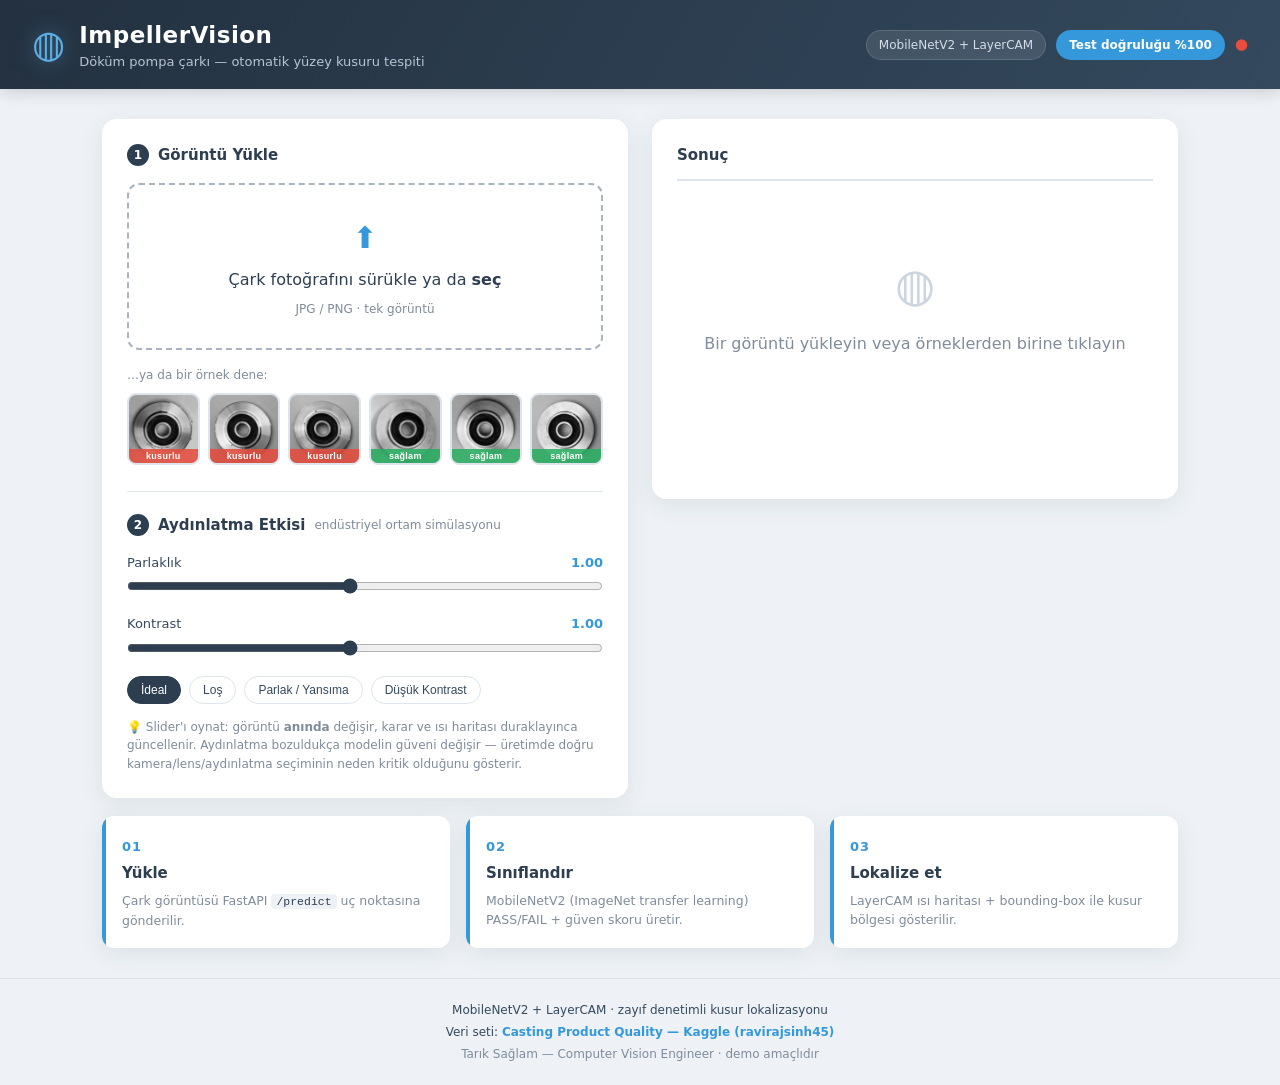
==== app/static/index.html @ a81cace5 "ImpellerVision: endustriyel dokum kusuru tespiti (MobileNetV2 + LayerCAM + FastAPI) Canli demo: http" ====
<!DOCTYPE html>
<html lang="tr">
<head>
  <meta charset="UTF-8" />
  <meta name="viewport" content="width=device-width, initial-scale=1.0" />
  <title>ImpellerVision — Pompa Çarkı Kusur Tespiti</title>
  <meta name="description" content="Döküm pompa çarklarında otomatik yüzey kusuru tespiti — PASS/FAIL + güven skoru + kusur ısı haritası." />
  <link rel="stylesheet" href="style.css" />
</head>
<body>
  <header class="topbar">
    <div class="brand">
      <span class="logo">◍</span>
      <div class="brand-txt">
        <h1>ImpellerVision</h1>
        <p>Döküm pompa çarkı — otomatik yüzey kusuru tespiti</p>
      </div>
    </div>
    <div class="topbar-meta">
      <span class="chip">MobileNetV2 + LayerCAM</span>
      <span class="chip chip-accent">Test doğruluğu %100</span>
      <span id="health" class="health" title="bağlanıyor…">●</span>
    </div>
  </header>

  <main>
    <!-- Sol: kontroller -->
    <section class="card controls">
      <div class="step">
        <h2><span class="num">1</span> Görüntü Yükle</h2>
        <label id="drop" class="dropzone">
          <input type="file" id="file" accept="image/*" hidden />
          <span class="drop-icon">⬆</span>
          <span class="drop-text">Çark fotoğrafını sürükle ya da <b>seç</b></span>
          <span class="drop-hint">JPG / PNG · tek görüntü</span>
        </label>

        <div class="samples">
          <p class="samples-label">…ya da bir örnek dene:</p>
          <div class="thumbs">
            <button class="thumb" data-src="samples/defect_1.jpg"><img src="samples/defect_1.jpg" alt="örnek kusurlu" /><span class="tag tag-def">kusurlu</span></button>
            <button class="thumb" data-src="samples/defect_2.jpg"><img src="samples/defect_2.jpg" alt="örnek kusurlu" /><span class="tag tag-def">kusurlu</span></button>
            <button class="thumb" data-src="samples/defect_3.jpg"><img src="samples/defect_3.jpg" alt="örnek kusurlu" /><span class="tag tag-def">kusurlu</span></button>
            <button class="thumb" data-src="samples/ok_1.jpg"><img src="samples/ok_1.jpg" alt="örnek sağlam" /><span class="tag tag-ok">sağlam</span></button>
            <button class="thumb" data-src="samples/ok_2.jpg"><img src="samples/ok_2.jpg" alt="örnek sağlam" /><span class="tag tag-ok">sağlam</span></button>
            <button class="thumb" data-src="samples/ok_3.jpg"><img src="samples/ok_3.jpg" alt="örnek sağlam" /><span class="tag tag-ok">sağlam</span></button>
          </div>
        </div>
      </div>

      <div class="step lighting">
        <h2><span class="num">2</span> Aydınlatma Etkisi <small>endüstriyel ortam simülasyonu</small></h2>
        <div class="slider-row">
          <label>Parlaklık <span id="bval" class="val">1.00</span></label>
          <input type="range" id="brightness" min="0.3" max="1.8" step="0.05" value="1.0" />
        </div>
        <div class="slider-row">
          <label>Kontrast <span id="cval" class="val">1.00</span></label>
          <input type="range" id="contrast" min="0.3" max="1.8" step="0.05" value="1.0" />
        </div>
        <div class="presets">
          <button data-b="1.0" data-c="1.0" class="preset active">İdeal</button>
          <button data-b="0.5" data-c="0.7" class="preset">Loş</button>
          <button data-b="1.6" data-c="1.3" class="preset">Parlak / Yansıma</button>
          <button data-b="1.0" data-c="0.5" class="preset">Düşük Kontrast</button>
        </div>
        <p class="note">💡 Slider'ı oynat: görüntü <b>anında</b> değişir, karar ve ısı haritası
          duraklayınca güncellenir. Aydınlatma bozuldukça modelin güveni değişir — üretimde doğru
          kamera/lens/aydınlatma seçiminin neden kritik olduğunu gösterir.</p>
      </div>
    </section>

    <!-- Sağ: sonuç -->
    <section class="card result-card">
      <h2>Sonuç <span id="updating" class="updating hidden">↻ güncelleniyor…</span></h2>
      <div id="placeholder" class="placeholder">
        <span class="ph-icon">◍</span>
        <p>Bir görüntü yükleyin veya örneklerden birine tıklayın</p>
      </div>
      <div id="spinner" class="spinner hidden"></div>
      <div id="result" class="result hidden">
        <div id="badge" class="badge">—</div>
        <div class="conf">
          <div class="conf-head"><span id="conftext"></span><span id="confpct" class="confpct"></span></div>
          <div class="conf-bar"><div id="conffill" class="conf-fill"></div></div>
        </div>
        <div class="probs">
          <div class="prob prob-def"><span class="prob-k">Kusur</span><b id="defprob">—</b></div>
          <div class="prob prob-ok"><span class="prob-k">Sağlam</span><b id="okprob">—</b></div>
        </div>
        <div id="bboxnote" class="bboxnote hidden">📍 Kusur bölgesi işaretlendi (kırmızı kutu)</div>
        <div class="images">
          <figure><img id="imgInput" alt="girdi" /><figcaption>Modelin gördüğü</figcaption></figure>
          <figure><img id="imgHeat" alt="ısı haritası" /><figcaption>LayerCAM ısı haritası + kutu</figcaption></figure>
        </div>
      </div>
    </section>
  </main>

  <!-- Nasıl çalışır -->
  <section class="how">
    <div class="how-step"><span class="how-n">01</span><h3>Yükle</h3><p>Çark görüntüsü FastAPI <code>/predict</code> uç noktasına gönderilir.</p></div>
    <div class="how-step"><span class="how-n">02</span><h3>Sınıflandır</h3><p>MobileNetV2 (ImageNet transfer learning) PASS/FAIL + güven skoru üretir.</p></div>
    <div class="how-step"><span class="how-n">03</span><h3>Lokalize et</h3><p>LayerCAM ısı haritası + bounding-box ile kusur bölgesi gösterilir.</p></div>
  </section>

  <footer>
    <span>MobileNetV2 + LayerCAM · zayıf denetimli kusur lokalizasyonu</span>
    <span class="footer-links">
      Veri seti:
      <a href="https://www.kaggle.com/datasets/ravirajsinh45/real-life-industrial-dataset-of-casting-product"
         target="_blank" rel="noopener">Casting Product Quality — Kaggle (ravirajsinh45)</a>
    </span>
    <span class="muted">Tarık Sağlam — Computer Vision Engineer · demo amaçlıdır</span>
  </footer>

  <script src="app.js"></script>
</body>
</html>
---- app/static/style.css ----
:root {
  --navy: #2c3e50;
  --navy-2: #34495e;
  --navy-d: #233140;
  --bg: #eef2f6;
  --card: #ffffff;
  --accent: #3498db;
  --accent-2: #5dade2;
  --pass: #27ae60;
  --fail: #e74c3c;
  --line: #dde4ec;
  --txt: #2c3e50;
  --muted: #7f8c9b;
  --shadow: 0 6px 24px rgba(44, 62, 80, .09);
}
* { box-sizing: border-box; margin: 0; padding: 0; }
html { scroll-behavior: smooth; }
body {
  font-family: "Segoe UI", system-ui, -apple-system, sans-serif;
  background: var(--bg);
  color: var(--txt);
  min-height: 100vh;
  display: flex;
  flex-direction: column;
  line-height: 1.5;
}

/* ---- Header ---- */
.topbar {
  background: linear-gradient(120deg, var(--navy-d) 0%, var(--navy) 55%, var(--navy-2) 100%);
  color: #fff;
  padding: 16px 32px;
  display: flex;
  align-items: center;
  justify-content: space-between;
  flex-wrap: wrap;
  gap: 12px;
  box-shadow: 0 2px 16px rgba(0, 0, 0, .18);
}
.brand { display: flex; align-items: center; gap: 14px; }
.logo {
  font-size: 38px; color: var(--accent-2);
  filter: drop-shadow(0 0 10px rgba(93, 173, 226, .5));
  animation: spin-slow 14s linear infinite;
}
@keyframes spin-slow { to { transform: rotate(360deg); } }
.brand-txt h1 { font-size: 23px; letter-spacing: .5px; font-weight: 700; }
.brand-txt p { font-size: 13px; color: #b8c4d0; }
.topbar-meta { display: flex; align-items: center; gap: 10px; }
.chip {
  font-size: 12px; padding: 5px 12px; border-radius: 20px;
  background: rgba(255, 255, 255, .1); color: #d5dee7;
  border: 1px solid rgba(255, 255, 255, .14);
}
.chip-accent { background: var(--accent); color: #fff; border-color: transparent; font-weight: 600; }
.health { font-size: 15px; color: #f1c40f; }
.health.ok { color: #2ecc71; }
.health.down { color: #e74c3c; }

/* ---- Layout ---- */
main {
  max-width: 1120px;
  width: 100%;
  margin: 30px auto 10px;
  padding: 0 22px;
  display: grid;
  grid-template-columns: 1fr 1fr;
  align-items: start;
  gap: 24px;
}
.result-card { min-height: 380px; }
@media (max-width: 880px) { main { grid-template-columns: 1fr; } }

.card {
  background: var(--card);
  border-radius: 14px;
  padding: 24px;
  box-shadow: var(--shadow);
  border: 1px solid #fff;
}
.card > h2, .step h2 {
  font-size: 15px; color: var(--navy);
  display: flex; align-items: center; gap: 9px;
  margin-bottom: 16px; font-weight: 700;
}
.result-card > h2 { border-bottom: 2px solid var(--line); padding-bottom: 12px; justify-content: space-between; }
.updating { font-size: 12px; font-weight: 600; color: var(--accent); }
.updating.hidden { display: none; }
.updating::first-letter { display: inline-block; animation: spin .8s linear infinite; }
figure.busy img { opacity: .45; transition: opacity .15s; }
.imgInput-live { transition: filter .05s linear; }
.step h2 small { color: var(--muted); font-weight: 400; font-size: 12px; }
.num {
  display: inline-flex; align-items: center; justify-content: center;
  width: 22px; height: 22px; border-radius: 50%;
  background: var(--navy); color: #fff; font-size: 12px; font-weight: 700;
}
.step + .step { margin-top: 26px; padding-top: 22px; border-top: 1px solid var(--line); }

/* ---- Dropzone ---- */
.dropzone {
  display: flex; flex-direction: column; align-items: center; gap: 8px;
  border: 2px dashed #aab4c0; border-radius: 12px;
  padding: 30px 18px; cursor: pointer; transition: .18s; text-align: center;
}
.dropzone:hover, .dropzone.drag {
  border-color: var(--accent); background: #f3f9fe; transform: translateY(-1px);
}
.drop-icon { font-size: 30px; color: var(--accent); }
.drop-hint { font-size: 12px; color: var(--muted); }

/* ---- Samples ---- */
.samples { margin-top: 16px; }
.samples-label { font-size: 12px; color: var(--muted); margin-bottom: 9px; }
.thumbs { display: grid; grid-template-columns: repeat(6, 1fr); gap: 8px; }
@media (max-width: 540px) { .thumbs { grid-template-columns: repeat(3, 1fr); } }
.thumb {
  position: relative; padding: 0; border: 2px solid var(--line);
  border-radius: 9px; overflow: hidden; cursor: pointer; background: none;
  aspect-ratio: 1; transition: .15s;
}
.thumb img { width: 100%; height: 100%; object-fit: cover; display: block; }
.thumb:hover { border-color: var(--accent); transform: translateY(-2px); box-shadow: 0 4px 12px rgba(52,152,219,.25); }
.thumb .tag {
  position: absolute; bottom: 0; left: 0; right: 0;
  font-size: 9px; font-weight: 700; text-align: center; color: #fff;
  padding: 2px 0; letter-spacing: .3px;
}
.tag-def { background: rgba(231, 76, 60, .85); }
.tag-ok { background: rgba(39, 174, 96, .85); }

/* ---- Lighting ---- */
.slider-row { margin-bottom: 13px; }
.slider-row label {
  font-size: 13px; display: flex; justify-content: space-between;
  margin-bottom: 5px; color: var(--navy-2);
}
.val { font-variant-numeric: tabular-nums; color: var(--accent); font-weight: 600; }
.slider-row input[type=range] { width: 100%; accent-color: var(--navy); cursor: pointer; }
.presets { display: flex; flex-wrap: wrap; gap: 8px; margin-top: 4px; }
.preset {
  border: 1px solid var(--line); background: #fff; color: var(--navy-2);
  padding: 6px 13px; border-radius: 20px; font-size: 12px; cursor: pointer; transition: .15s;
}
.preset:hover { border-color: var(--accent); color: var(--accent); }
.preset.active { background: var(--navy); color: #fff; border-color: var(--navy); }
.note { font-size: 12px; color: var(--muted); margin-top: 14px; line-height: 1.55; }

/* ---- Result ---- */
.placeholder { color: var(--muted); text-align: center; padding: 54px 0; }
.ph-icon { font-size: 46px; color: #cdd6e0; display: block; margin-bottom: 12px; }
.result.hidden, .spinner.hidden, .placeholder.hidden, .bboxnote.hidden { display: none; }
.result { animation: fade-in .35s ease; }
@keyframes fade-in { from { opacity: 0; transform: translateY(8px); } to { opacity: 1; transform: none; } }

.badge {
  text-align: center; font-size: 30px; font-weight: 800; letter-spacing: 2px;
  padding: 18px; border-radius: 11px; color: #fff; margin-bottom: 18px;
}
.badge.pass { background: linear-gradient(135deg, #2ecc71, var(--pass)); box-shadow: 0 6px 18px rgba(39,174,96,.3); }
.badge.fail { background: linear-gradient(135deg, #ff6b5b, var(--fail)); box-shadow: 0 6px 18px rgba(231,76,60,.3); }

.conf { margin-bottom: 16px; }
.conf-head { display: flex; justify-content: space-between; align-items: baseline; margin-bottom: 6px; }
.conf-head span:first-child { font-size: 13px; color: var(--navy-2); }
.confpct { font-size: 18px; font-weight: 700; color: var(--navy); font-variant-numeric: tabular-nums; }
.conf-bar { height: 10px; background: var(--line); border-radius: 6px; overflow: hidden; }
.conf-fill { height: 100%; width: 0; border-radius: 6px; transition: width .5s ease; }
.conf-fill.pass { background: var(--pass); }
.conf-fill.fail { background: var(--fail); }

.probs { display: grid; grid-template-columns: 1fr 1fr; gap: 12px; margin-bottom: 16px; }
.prob {
  display: flex; flex-direction: column; gap: 2px; padding: 10px 14px;
  border-radius: 9px; background: #f6f8fb; border: 1px solid var(--line);
}
.prob-k { font-size: 11px; color: var(--muted); text-transform: uppercase; letter-spacing: .4px; }
.prob b { font-size: 18px; font-variant-numeric: tabular-nums; }
.prob-def b { color: var(--fail); }
.prob-ok b { color: var(--pass); }

.bboxnote {
  font-size: 12.5px; color: #c0392b; background: #fdeceb;
  border: 1px solid #f5c6c0; border-radius: 8px; padding: 8px 12px; margin-bottom: 16px;
}
.images { display: grid; grid-template-columns: 1fr 1fr; gap: 14px; }
.images figure { text-align: center; }
.images img { width: 100%; border-radius: 9px; border: 1px solid var(--line); display: block; }
.images figcaption { font-size: 12px; color: var(--muted); margin-top: 7px; }

/* ---- Spinner ---- */
.spinner {
  width: 40px; height: 40px; margin: 56px auto;
  border: 4px solid var(--line); border-top-color: var(--accent);
  border-radius: 50%; animation: spin .8s linear infinite;
}
@keyframes spin { to { transform: rotate(360deg); } }

/* ---- How it works ---- */
.how {
  max-width: 1120px; width: 100%; margin: 8px auto 0; padding: 0 22px;
  display: grid; grid-template-columns: repeat(3, 1fr); gap: 16px;
}
@media (max-width: 720px) { .how { grid-template-columns: 1fr; } }
.how-step {
  background: var(--card); border-radius: 12px; padding: 18px 20px;
  box-shadow: var(--shadow); position: relative; overflow: hidden;
}
.how-step::before {
  content: ""; position: absolute; left: 0; top: 0; bottom: 0; width: 4px; background: var(--accent);
}
.how-n { font-size: 13px; color: var(--accent); font-weight: 800; letter-spacing: 1px; }
.how-step h3 { font-size: 15px; color: var(--navy); margin: 4px 0 6px; }
.how-step p { font-size: 12.5px; color: var(--muted); line-height: 1.55; }
.how-step code { background: #eef2f6; padding: 1px 5px; border-radius: 4px; font-size: 11.5px; color: var(--navy); }

/* ---- Footer ---- */
footer {
  margin-top: 30px; padding: 22px;
  display: flex; flex-direction: column; align-items: center; gap: 4px;
  font-size: 12px; color: var(--navy-2);
  border-top: 1px solid var(--line);
}
.muted { color: var(--muted); }
.footer-links a { color: var(--accent); text-decoration: none; font-weight: 600; }
.footer-links a:hover { text-decoration: underline; }
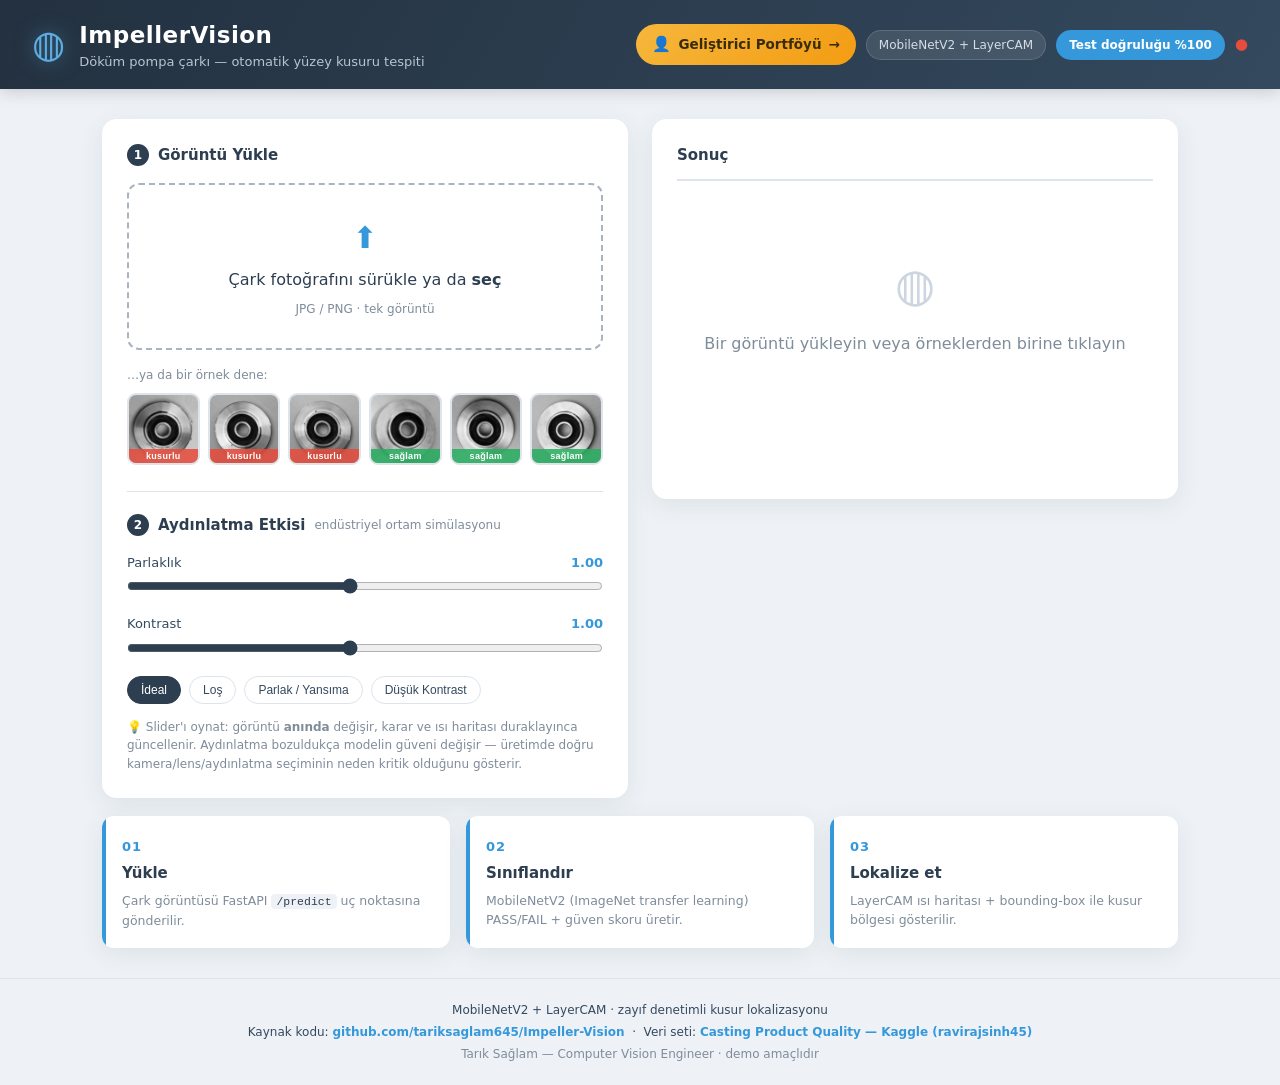
==== commit 701fe196: "Demo, model ve dokumanlarda iyilestirmeler (UI, inference, donanim brief) Co-Authored-By: Claude Opu" ====
--- a/app/static/index.html
+++ b/app/static/index.html
@@ -5,7 +5,7 @@
   <meta name="viewport" content="width=device-width, initial-scale=1.0" />
   <title>ImpellerVision — Pompa Çarkı Kusur Tespiti</title>
   <meta name="description" content="Döküm pompa çarklarında otomatik yüzey kusuru tespiti — PASS/FAIL + güven skoru + kusur ısı haritası." />
-  <link rel="stylesheet" href="style.css" />
+  <link rel="stylesheet" href="style.css?v=2" />
 </head>
 <body>
   <header class="topbar">
@@ -17,6 +17,9 @@
       </div>
     </div>
     <div class="topbar-meta">
+      <a href="/portfolio/" target="_blank" rel="noopener" class="portfolio-btn">
+        <span class="pf-ic">👤</span> Geliştirici Portföyü <span class="pf-arrow">→</span>
+      </a>
       <span class="chip">MobileNetV2 + LayerCAM</span>
       <span class="chip chip-accent">Test doğruluğu %100</span>
       <span id="health" class="health" title="bağlanıyor…">●</span>
@@ -107,6 +110,9 @@
   <footer>
     <span>MobileNetV2 + LayerCAM · zayıf denetimli kusur lokalizasyonu</span>
     <span class="footer-links">
+      Kaynak kodu:
+      <a href="https://github.com/tariksaglam645/Impeller-Vision" target="_blank" rel="noopener">github.com/tariksaglam645/Impeller-Vision</a>
+      &nbsp;·&nbsp;
       Veri seti:
       <a href="https://www.kaggle.com/datasets/ravirajsinh45/real-life-industrial-dataset-of-casting-product"
          target="_blank" rel="noopener">Casting Product Quality — Kaggle (ravirajsinh45)</a>
@@ -114,6 +120,6 @@
     <span class="muted">Tarık Sağlam — Computer Vision Engineer · demo amaçlıdır</span>
   </footer>
 
-  <script src="app.js"></script>
+  <script src="app.js?v=2"></script>
 </body>
 </html>
--- a/app/static/style.css
+++ b/app/static/style.css
@@ -46,7 +46,31 @@
 @keyframes spin-slow { to { transform: rotate(360deg); } }
 .brand-txt h1 { font-size: 23px; letter-spacing: .5px; font-weight: 700; }
 .brand-txt p { font-size: 13px; color: #b8c4d0; }
-.topbar-meta { display: flex; align-items: center; gap: 10px; }
+.topbar-meta { display: flex; align-items: center; gap: 10px; flex-wrap: wrap; }
+
+/* Dikkat çekici portföy butonu */
+.portfolio-btn {
+  display: inline-flex; align-items: center; gap: 7px;
+  background: linear-gradient(135deg, #f6b73c, #f39c12);
+  color: #3a2c08; font-weight: 800; font-size: 13.5px;
+  text-decoration: none; padding: 9px 16px; border-radius: 24px;
+  box-shadow: 0 0 0 0 rgba(243, 156, 18, .6);
+  animation: pf-pulse 2.2s infinite;
+  transition: transform .15s, box-shadow .15s;
+}
+.portfolio-btn:hover {
+  transform: translateY(-2px) scale(1.03);
+  box-shadow: 0 6px 20px rgba(243, 156, 18, .55);
+  animation: none;
+}
+.portfolio-btn .pf-arrow { transition: transform .15s; }
+.portfolio-btn:hover .pf-arrow { transform: translateX(3px); }
+.pf-ic { font-size: 15px; }
+@keyframes pf-pulse {
+  0%   { box-shadow: 0 0 0 0 rgba(243, 156, 18, .55); }
+  70%  { box-shadow: 0 0 0 12px rgba(243, 156, 18, 0); }
+  100% { box-shadow: 0 0 0 0 rgba(243, 156, 18, 0); }
+}
 .chip {
   font-size: 12px; padding: 5px 12px; border-radius: 20px;
   background: rgba(255, 255, 255, .1); color: #d5dee7;
